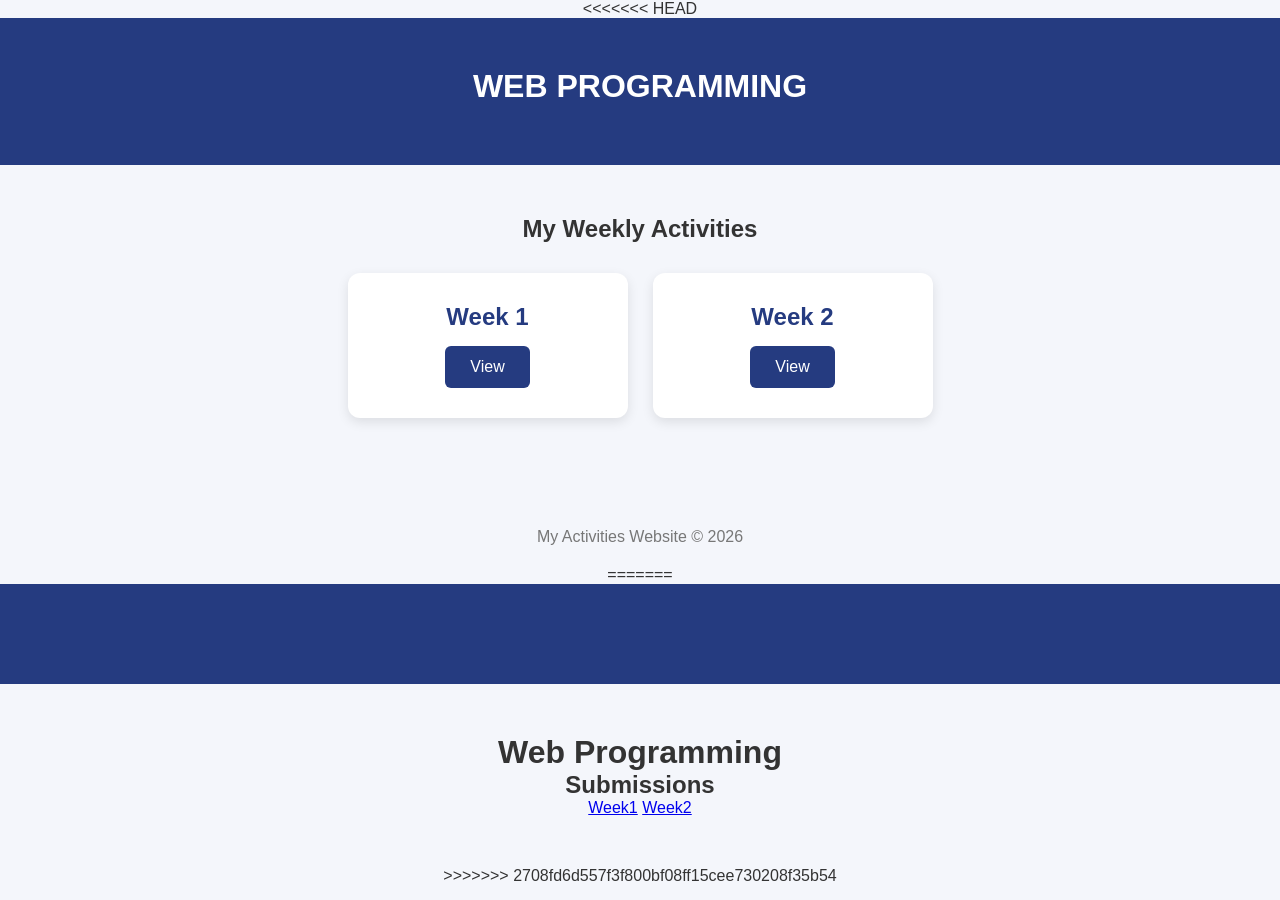
==== index.html @ 66112671 "Initial commit" ====
<<<<<<< HEAD

<!DOCTYPE html>
<html lang="en">
<head>
    <meta charset="UTF-8">
    <meta name="viewport" content="width=device-width, initial-scale=1.0">
    <title>WEB PROGRAMMING</title>

    <style>
        * {
            margin: 0;
            padding: 0;
            box-sizing: border-box;
        }

        body {
            font-family: Arial, sans-serif;
            background: #f4f6fb;
            color: #333;
            text-align: center;
        }

        header {
            background: #253b80;
            color: white;
            padding: 50px 20px;
        }

        header h1 {
            font-size: 32px;
            margin-bottom: 10px;
        }

        main {
            padding: 50px 20px;
        }

        .activities {
            display: flex;
            justify-content: center;
            flex-wrap: wrap;
            gap: 25px;
            margin-top: 30px;
        }

        .card {
            background: white;
            padding: 30px;
            width: 280px;
            border-radius: 12px;
            box-shadow: 0 4px 12px rgba(0,0,0,0.1);
        }

        .card h2 {
            margin-bottom: 15px;
            color: #253b80;
        }

        .card p {
            margin-bottom: 20px;
        }

        .card a {
            display: inline-block;
            background: #253b80;
            color: white;
            padding: 12px 25px;
            text-decoration: none;
            border-radius: 6px;
        }

        .card a:hover {
            background: #405bb0;
        }

        footer {
            margin-top: 40px;
            padding: 20px;
            color: #777;
        }
    </style>
</head>

<body>

    <header>
        <h1>WEB PROGRAMMING</h1>
    </header>

    <main>
        <h2>My Weekly Activities</h2>

        <div class="activities">

            <div class="card">
                <h2>Week 1</h2>
                <a href="Week 1/index.html">View</a>
            </div>

            <div class="card">
                <h2>Week 2</h2>
                <a href="Week 2/index.html">View</a>
            </div>

        </div>
    </main>

    <footer>
        <p>My Activities Website &copy; 2026</p>
    </footer>

</body>
</html>
=======
<!DOCTYPE html>
<head>

</head>
<body>
    <header></header>
    <main>
        <h1>Web Programming</h1>
        <h2>Submissions</h2>
    <a href="week1">Week1</a>
    <a href="week2">Week2</a>
    </main>
</body>
>>>>>>> 2708fd6d557f3f800bf08ff15cee730208f35b54
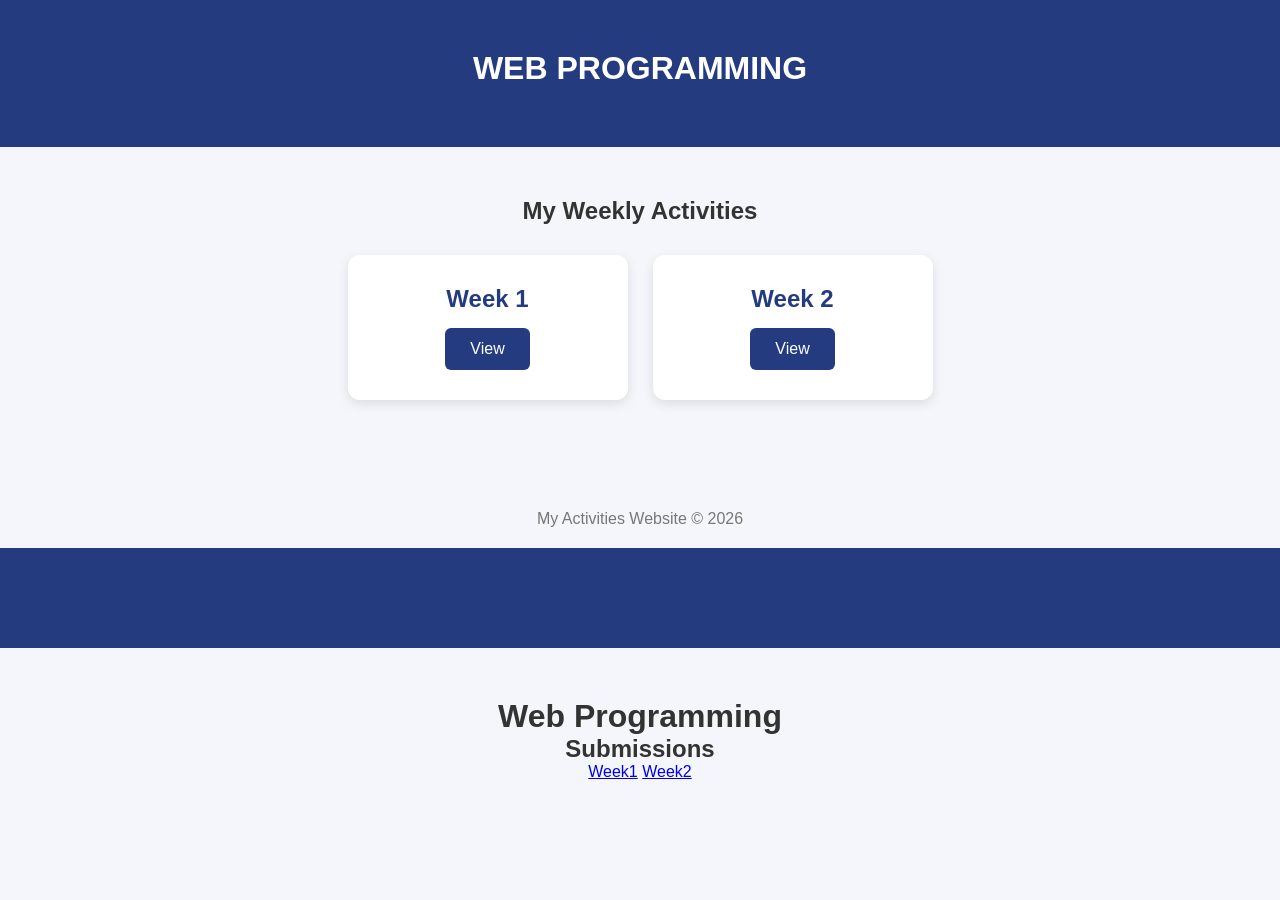
==== commit 947ad566: "Updated Site" ====
--- a/index.html
+++ b/index.html
@@ -1,5 +1,3 @@
-<<<<<<< HEAD
-
 <!DOCTYPE html>
 <html lang="en">
 <head>
@@ -95,12 +93,12 @@
 
             <div class="card">
                 <h2>Week 1</h2>
-                <a href="Week 1/index.html">View</a>
+                <a href="WEEK1/index.html">View</a>
             </div>
 
             <div class="card">
                 <h2>Week 2</h2>
-                <a href="Week 2/index.html">View</a>
+                <a href="WEEK2/index.html">View</a>
             </div>
 
         </div>
@@ -112,11 +110,8 @@
 
 </body>
 </html>
-=======
+
 <!DOCTYPE html>
-<head>
-
-</head>
 <body>
     <header></header>
     <main>
@@ -126,4 +121,3 @@
     <a href="week2">Week2</a>
     </main>
 </body>
->>>>>>> 2708fd6d557f3f800bf08ff15cee730208f35b54
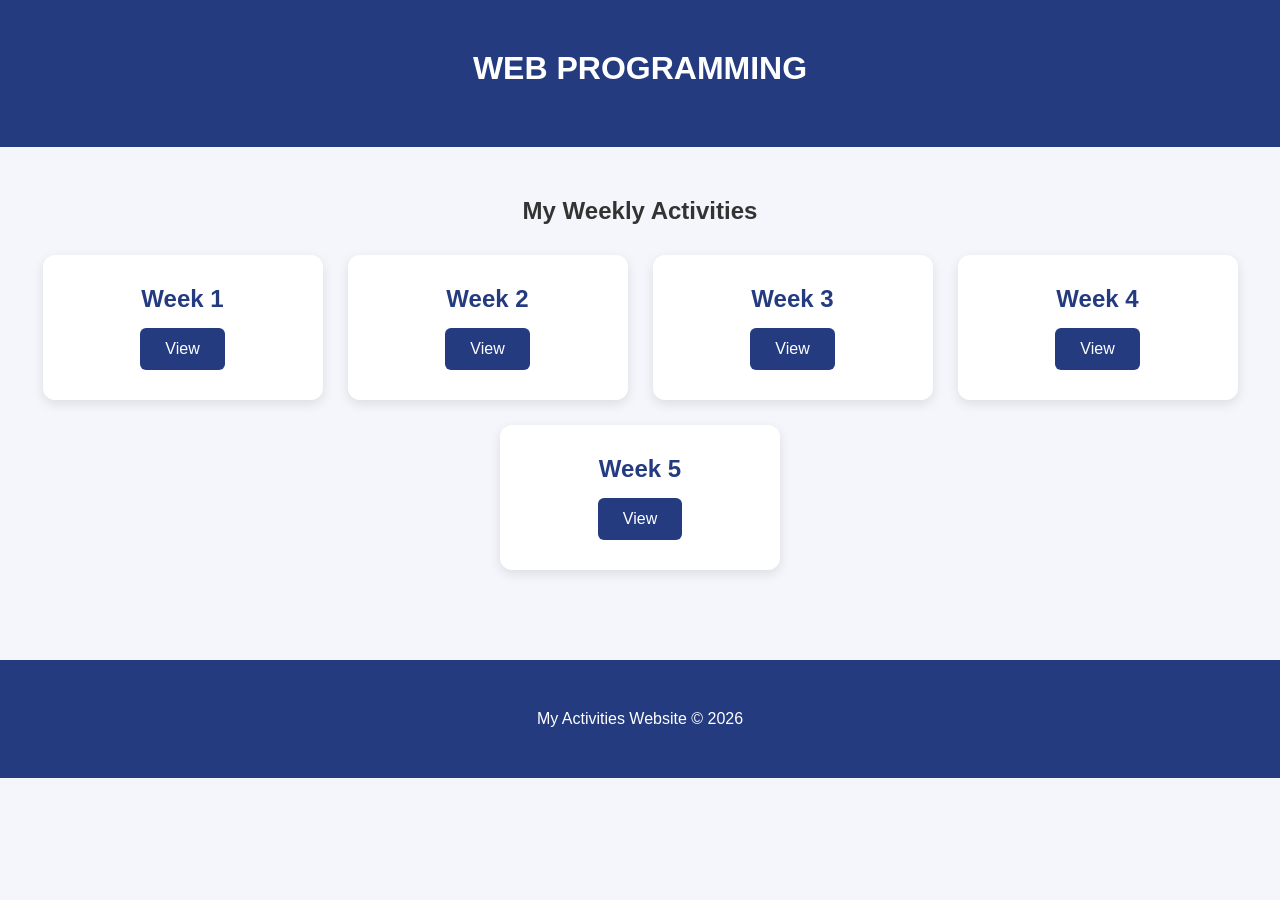
==== commit 25f71f2f: "Updated website" ====
--- a/index.html
+++ b/index.html
@@ -76,6 +76,9 @@
             margin-top: 40px;
             padding: 20px;
             color: #777;
+            background: #253b80;
+            color: white;
+            padding: 50px 20px;
         }
     </style>
 </head>
@@ -101,6 +104,21 @@
                 <a href="WEEK2/index.html">View</a>
             </div>
 
+            <div class="card">
+                <h2>Week 3</h2>
+                <a href="WEEK3/index.html">View</a>
+            </div>
+
+            <div class="card">
+                <h2>Week 4</h2>
+                <a href="WEEK3/index.html">View</a>
+            </div>
+
+            <div class="card">
+                <h2>Week 5</h2>
+                <a href="WEEK3/index.html">View</a>
+            </div>
+
         </div>
     </main>
 
@@ -110,14 +128,3 @@
 
 </body>
 </html>
-
-<!DOCTYPE html>
-<body>
-    <header></header>
-    <main>
-        <h1>Web Programming</h1>
-        <h2>Submissions</h2>
-    <a href="week1">Week1</a>
-    <a href="week2">Week2</a>
-    </main>
-</body>
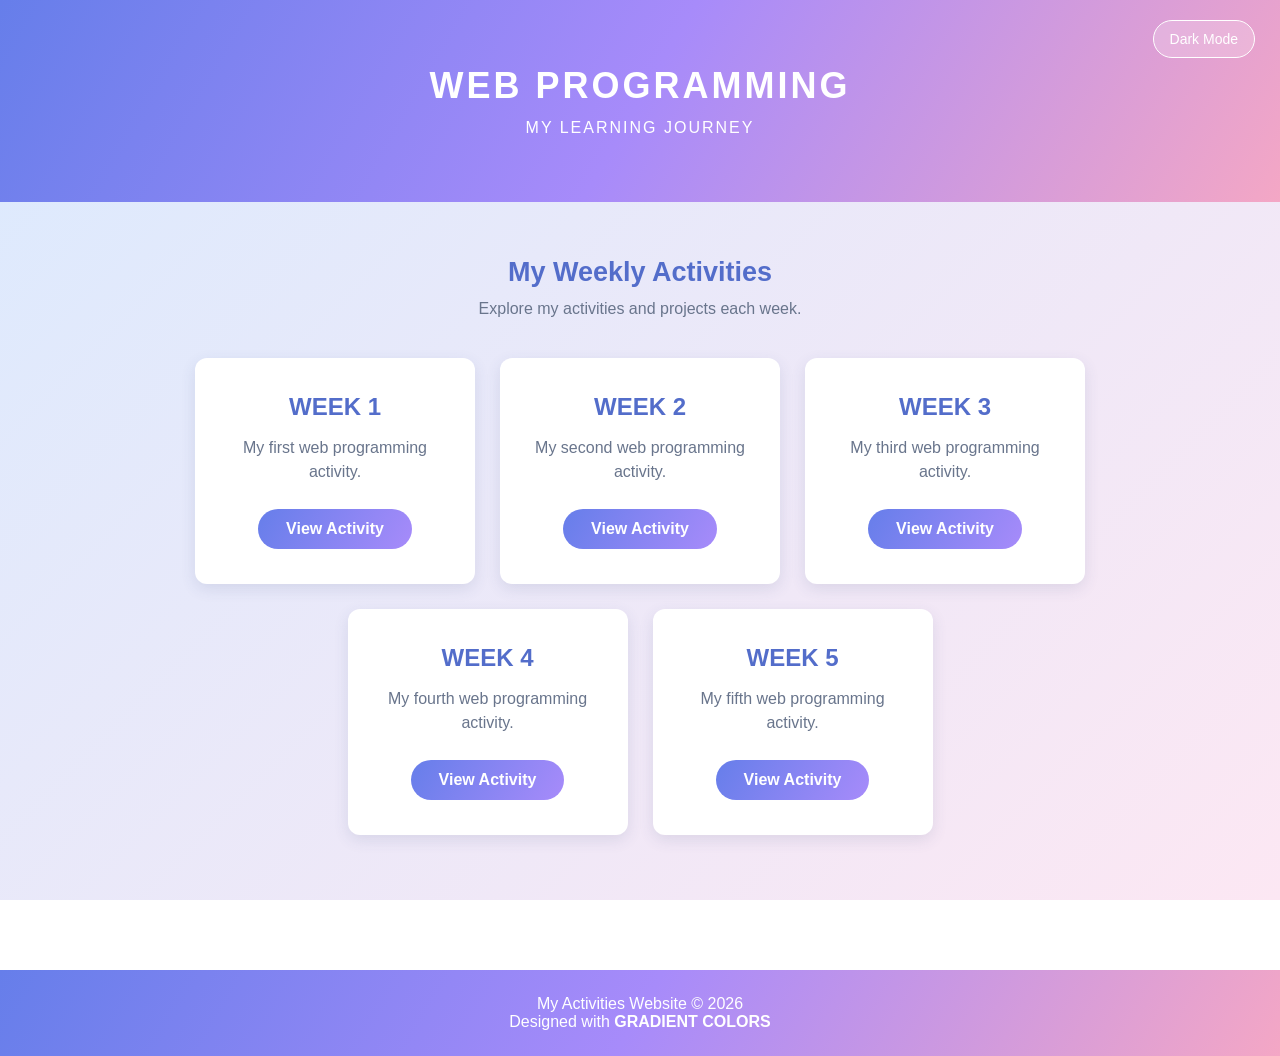
==== commit 1301e66e: "Update Web" ====
--- a/index.html
+++ b/index.html
@@ -1,3 +1,4 @@
+
 <!DOCTYPE html>
 <html lang="en">
 <head>
@@ -12,26 +13,92 @@
             box-sizing: border-box;
         }
 
+        :root {
+            --background: linear-gradient(135deg, #dbeafe, #fce7f3);
+            --card-bg: #ffffff;
+            --text: #263354;
+            --secondary: #69758c;
+            --accent: #536dca;
+            --header-bg: linear-gradient(120deg, #667eea, #a78bfa, #f4a7c5);
+            --shadow: rgba(60, 70, 120, 0.12);
+        }
+
+        body.light-mode {
+            --background: linear-gradient(135deg, #dbeafe, #fce7f3);
+            --card-bg: #ffffff;
+            --text: #263354;
+            --secondary: #69758c;
+            --accent: #536dca;
+            --header-bg: linear-gradient(120deg, #667eea, #a78bfa, #f4a7c5);
+            --shadow: rgba(60, 70, 120, 0.12);
+        }
+
+        body.dark-mode {
+            --background: linear-gradient(135deg, #202b50, #382e62, #563d65);
+            --card-bg: #292e4b;
+            --text: #ffffff;
+            --secondary: #c2c7dc;
+            --accent: #c3b5f5;
+            --header-bg: linear-gradient(120deg, #354b91, #694b9c, #985d91);
+            --shadow: rgba(0, 0, 0, 0.2);
+        }
+
         body {
             font-family: Arial, sans-serif;
-            background: #f4f6fb;
-            color: #333;
+            background: var(--background);
+            background-attachment: fixed;
+            color: var(--text);
             text-align: center;
+            min-height: 100vh;
+            transition: 0.3s;
         }
 
         header {
-            background: #253b80;
-            color: white;
-            padding: 50px 20px;
+            background: var(--header-bg);
+            padding: 65px 20px;
+            color: white;
         }
 
         header h1 {
-            font-size: 32px;
-            margin-bottom: 10px;
+            font-size: 36px;
+            letter-spacing: 3px;
+            margin-bottom: 12px;
+        }
+
+        header p {
+            color: white;
+            letter-spacing: 2px;
+        }
+
+        .theme-toggle {
+            position: absolute;
+            top: 20px;
+            right: 25px;
+            background: rgba(255, 255, 255, 0.2);
+            color: white;
+            border: 1px solid white;
+            padding: 10px 16px;
+            border-radius: 20px;
+            cursor: pointer;
+            font-size: 14px;
+        }
+
+        .theme-toggle:hover {
+            background: rgba(255, 255, 255, 0.35);
         }
 
         main {
-            padding: 50px 20px;
+            padding: 55px 20px;
+        }
+
+        main > h2 {
+            font-size: 27px;
+            color: var(--accent);
+        }
+
+        .subtitle {
+            color: var(--secondary);
+            margin-top: 12px;
         }
 
         .activities {
@@ -39,84 +106,128 @@
             justify-content: center;
             flex-wrap: wrap;
             gap: 25px;
-            margin-top: 30px;
+            margin: 40px auto;
+            max-width: 1100px;
         }
 
         .card {
-            background: white;
-            padding: 30px;
+            background: var(--card-bg);
+            padding: 35px 25px;
             width: 280px;
             border-radius: 12px;
-            box-shadow: 0 4px 12px rgba(0,0,0,0.1);
+            box-shadow: 0 5px 15px var(--shadow);
+            transition: 0.3s;
+        }
+
+        .card:hover {
+            transform: translateY(-5px);
         }
 
         .card h2 {
+            color: var(--accent);
             margin-bottom: 15px;
-            color: #253b80;
+            font-size: 24px;
         }
 
         .card p {
-            margin-bottom: 20px;
+            color: var(--secondary);
+            margin-bottom: 25px;
+            line-height: 1.5;
         }
 
         .card a {
             display: inline-block;
-            background: #253b80;
-            color: white;
-            padding: 12px 25px;
+            background: linear-gradient(120deg, #667eea, #a78bfa);
+            color: white;
+            padding: 11px 28px;
             text-decoration: none;
-            border-radius: 6px;
+            border-radius: 20px;
+            font-weight: bold;
+            transition: 0.3s;
         }
 
         .card a:hover {
-            background: #405bb0;
+            opacity: 0.85;
         }
 
         footer {
             margin-top: 40px;
-            padding: 20px;
-            color: #777;
-            background: #253b80;
-            color: white;
-            padding: 50px 20px;
+            padding: 25px;
+            background: var(--header-bg);
+            color: white;
+        }
+
+        footer span {
+            font-weight: bold;
+        }
+
+        @media (max-width: 600px) {
+            header {
+                padding: 80px 15px 40px;
+            }
+
+            header h1 {
+                font-size: 27px;
+            }
+
+            .theme-toggle {
+                top: 15px;
+                right: 15px;
+            }
+
+            .card {
+                width: 100%;
+                max-width: 320px;
+            }
         }
     </style>
 </head>
 
 <body>
 
+    <button class="theme-toggle" id="themeToggle">
+        Dark Mode
+    </button>
+
     <header>
         <h1>WEB PROGRAMMING</h1>
+        <p>MY LEARNING JOURNEY</p>
     </header>
 
     <main>
         <h2>My Weekly Activities</h2>
+        <p class="subtitle">Explore my activities and projects each week.</p>
 
         <div class="activities">
 
             <div class="card">
-                <h2>Week 1</h2>
-                <a href="WEEK1/index.html">View</a>
-            </div>
-
-            <div class="card">
-                <h2>Week 2</h2>
-                <a href="WEEK2/index.html">View</a>
-            </div>
-
-            <div class="card">
-                <h2>Week 3</h2>
-                <a href="WEEK3/index.html">View</a>
-            </div>
-
-            <div class="card">
-                <h2>Week 4</h2>
-                <a href="WEEK3/index.html">View</a>
-            </div>
-
-            <div class="card">
-                <h2>Week 5</h2>
-                <a href="WEEK3/index.html">View</a>
+                <h2>WEEK 1</h2>
+                <p>My first web programming activity.</p>
+                <a href="WEEK1/index.html">View Activity</a>
+            </div>
+
+            <div class="card">
+                <h2>WEEK 2</h2>
+                <p>My second web programming activity.</p>
+                <a href="WEEK2/index.html">View Activity</a>
+            </div>
+
+            <div class="card">
+                <h2>WEEK 3</h2>
+                <p>My third web programming activity.</p>
+                <a href="WEEK3/index.html">View Activity</a>
+            </div>
+
+            <div class="card">
+                <h2>WEEK 4</h2>
+                <p>My fourth web programming activity.</p>
+                <a href="WEEK4/index.html">View Activity</a>
+            </div>
+
+            <div class="card">
+                <h2>WEEK 5</h2>
+                <p>My fifth web programming activity.</p>
+                <a href="WEEK5/index.html">View Activity</a>
             </div>
 
         </div>
@@ -124,7 +235,35 @@
 
     <footer>
         <p>My Activities Website &copy; 2026</p>
+        <p>Designed with <span>GRADIENT COLORS</span></p>
     </footer>
+
+    <script>
+        const themeToggle = document.getElementById("themeToggle");
+
+        // Load saved theme
+        let savedTheme = localStorage.getItem("theme");
+
+        if (savedTheme === "dark") {
+            document.body.classList.add("dark-mode");
+            themeToggle.textContent = "Light Mode";
+        }
+
+        // Switch between light and dark mode
+        themeToggle.addEventListener("click", function() {
+
+            document.body.classList.toggle("dark-mode");
+
+            if (document.body.classList.contains("dark-mode")) {
+                themeToggle.textContent = "Light Mode";
+                localStorage.setItem("theme", "dark");
+            } else {
+                themeToggle.textContent = "Dark Mode";
+                localStorage.setItem("theme", "light");
+            }
+
+        });
+    </script>
 
 </body>
 </html>
